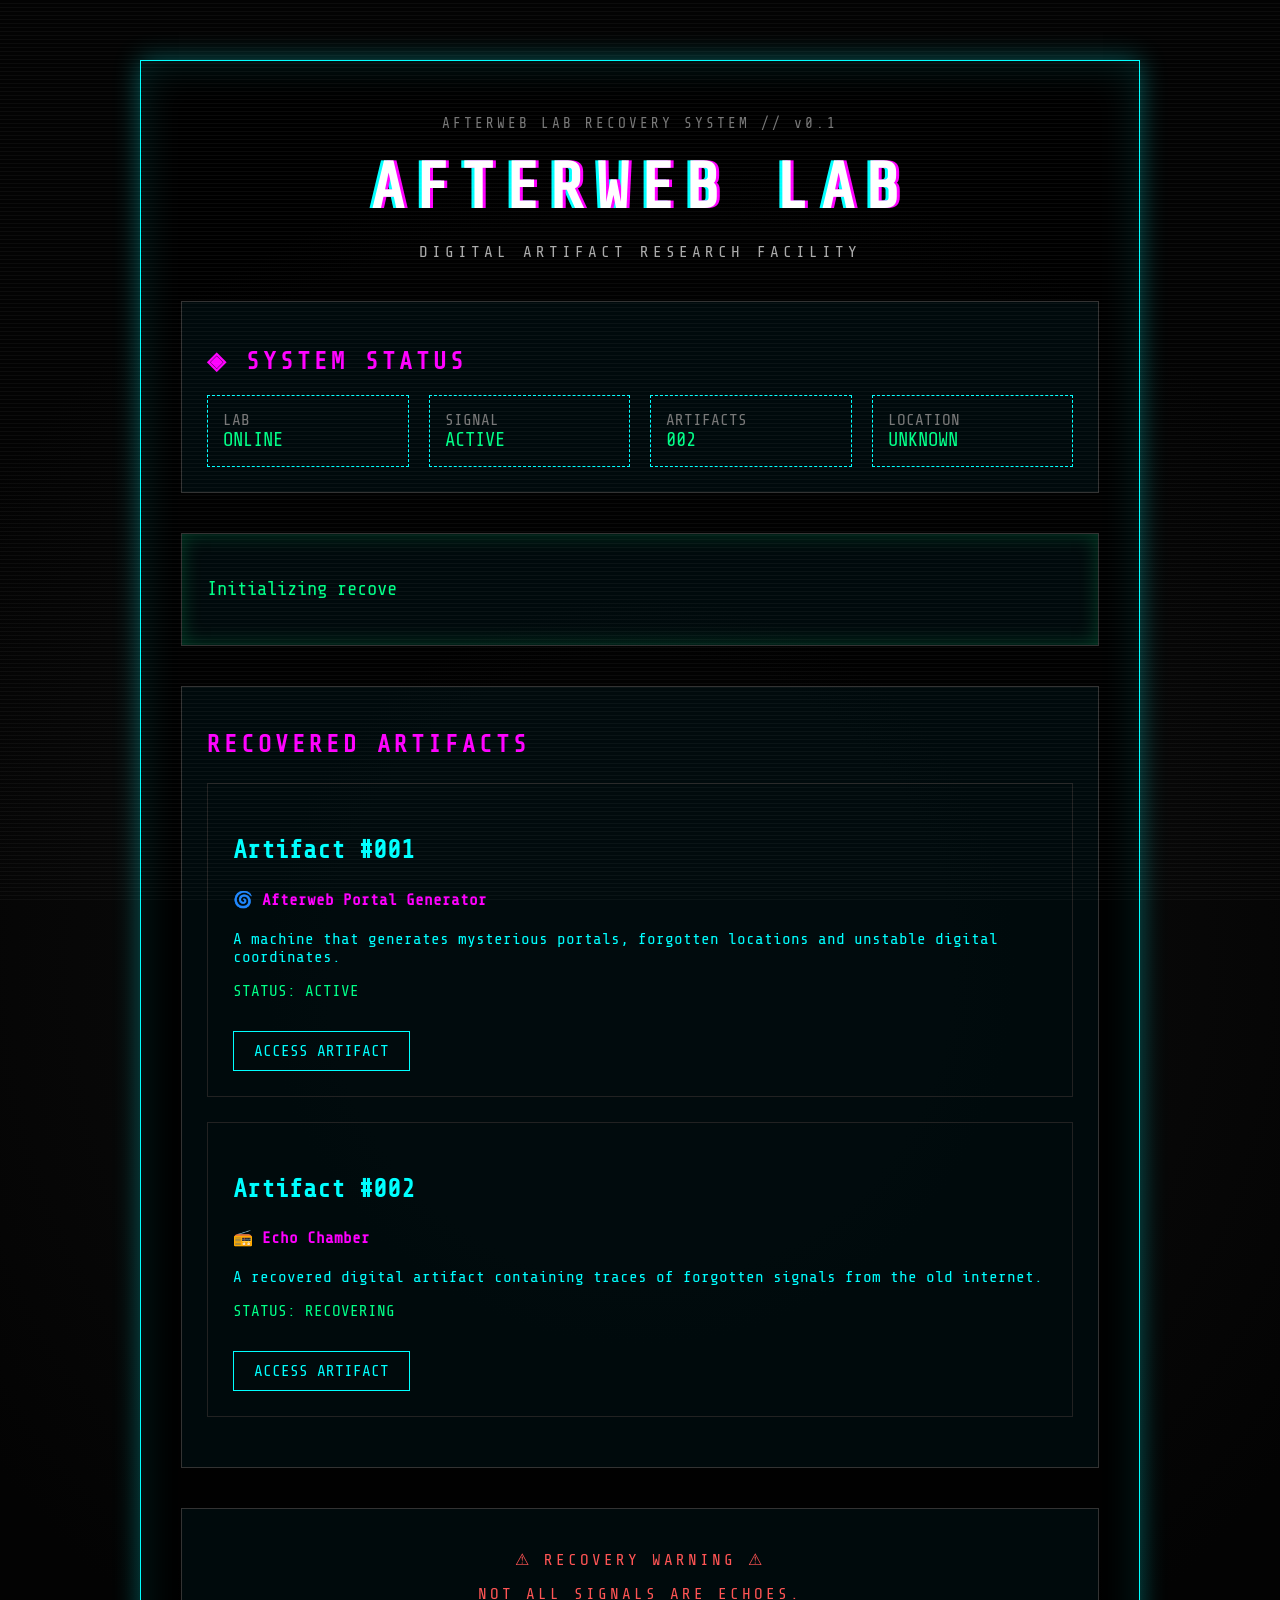
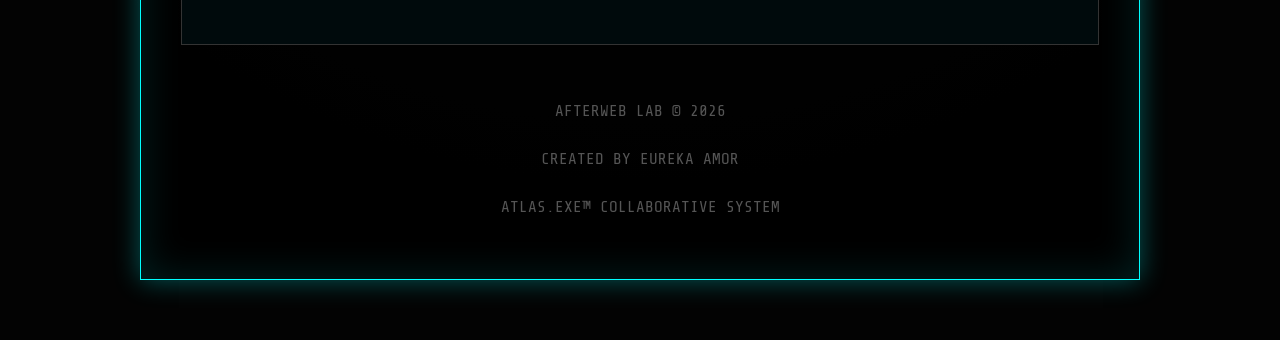
==== index.html @ 1ae512d9 "Update index.html add og and xc" ====
<!DOCTYPE html>
<html lang="en">

<head>
<meta name="google-site-verification" content="zFUrud46J7zDW3yoVVgfpVgIVd4U497dZCNQsPqqFSw" />
<meta charset="UTF-8">
<meta name="viewport" content="width=device-width, initial-scale=1.0">


<head>

<meta charset="UTF-8">
<meta name="viewport" content="width=device-width, initial-scale=1.0">

<title>AFTERWEB LAB // Recovery Terminal</title>

<meta name="description" content="Afterweb Lab — experimental digital artifacts recovered from unknown corners of the network.">


<!-- Google Search Console -->

<meta name="google-site-verification" content="YOUR_GSC_CODE">


<!-- Open Graph -->

<meta property="og:type" content="website">

<meta property="og:title" content="AFTERWEB LAB // Recovery Terminal">

<meta property="og:description" content="A collection of recovered digital artifacts, forgotten machines and strange signals from the Afterweb.">

<meta property="og:url" content="https://eureka-amor-index.github.io/afterweb-lab/">

<meta property="og:image" content="https://eureka-amor-index.github.io/afterweb-lab/og-image.png">


<!-- X / Twitter Card -->

<meta name="twitter:card" content="summary_large_image">

<meta name="twitter:title" content="AFTERWEB LAB // Recovery Terminal">

<meta name="twitter:description" content="A collection of recovered digital artifacts, forgotten machines and strange signals from the Afterweb.">

<meta name="twitter:image" content="https://eureka-amor-index.github.io/afterweb-lab/og-image.png">


<!-- Styles -->

<link rel="stylesheet" href="style.css">

<link rel="icon" href="favicon.png">

</head>
    
<title>AFTERWEB LAB // Recovery Terminal</title>

<meta name="description" content="Afterweb Lab — experimental digital artifacts recovered from unknown corners of the network.">

<link rel="stylesheet" href="style.css">

<link rel="icon" href="favicon.png">

</head>


<body>


<div class="scanlines"></div>


<main class="lab-container">


<header class="lab-header">

<p class="system-code">
AFTERWEB LAB RECOVERY SYSTEM // v0.1
</p>


<h1>
AFTERWEB LAB
</h1>


<p class="subtitle">
DIGITAL ARTIFACT RESEARCH FACILITY
</p>


</header>




<section class="status-panel">

<h2>
◈ SYSTEM STATUS
</h2>


<div class="status-grid">

<div>
<p>LAB</p>
<span>ONLINE</span>
</div>


<div>
<p>SIGNAL</p>
<span>ACTIVE</span>
</div>


<div>
<p>ARTIFACTS</p>
<span>002</span>
</div>


<div>
<p>LOCATION</p>
<span>UNKNOWN</span>
</div>


</div>

</section>





<section class="terminal-window">

<p id="terminal-output">
Initializing recovery protocol...
</p>

</section>






<section class="artifact-section">


<h2>
RECOVERED ARTIFACTS
</h2>



<article class="artifact-card">


<h3>
Artifact #001
</h3>


<h4>
🌀 Afterweb Portal Generator
</h4>


<p>
A machine that generates mysterious portals,
forgotten locations and unstable digital coordinates.
</p>


<p class="artifact-status">
STATUS: ACTIVE
</p>


<a href="https://guide-new-user--eurekaamor.replit.app/" target="_blank" rel="noopener noreferrer">
    ACCESS ARTIFACT
</a>


</article>






<article class="artifact-card">


<h3>
Artifact #002
</h3>


<h4>
📻 Echo Chamber
</h4>


<p>
A recovered digital artifact containing traces
of forgotten signals from the old internet.
</p>


<p class="artifact-status">
STATUS: RECOVERING
</p>


<a href="#">
ACCESS ARTIFACT
</a>


</article>



</section>







<section class="warning-panel">


<p>
⚠ RECOVERY WARNING ⚠
</p>


<p>
NOT ALL SIGNALS ARE ECHOES.
</p>


</section>







<footer class="lab-footer">


<p>
AFTERWEB LAB © 2026
</p>


<p>
CREATED BY EUREKA AMOR
</p>


<p>
ATLAS.EXE™ COLLABORATIVE SYSTEM
</p>


</footer>



</main>




<script src="script.js"></script>


</body>

</html>
---- style.css ----
/* ===================================
   AFTERWEB LAB
   Recovery Terminal Interface
   CSS v0.1
=================================== */


/* GLOBAL */

@import url('https://fonts.googleapis.com/css2?family=Share+Tech+Mono&display=swap');


* {
    box-sizing: border-box;
}


body {

    margin: 0;
    min-height: 100vh;

    background:
    radial-gradient(
        circle at center,
        #101010 0%,
        #030303 70%
    );

    color: #00ffff;

    font-family:
    'Share Tech Mono',
    monospace;

    overflow-x: hidden;

}




/* CRT SCANLINES */

.scanlines {

    position: fixed;

    inset:0;

    pointer-events:none;

    background:
    repeating-linear-gradient(
        0deg,
        rgba(255,255,255,0.04),
        rgba(255,255,255,0.04) 1px,
        transparent 1px,
        transparent 4px
    );

    z-index:10;

}






/* MAIN CONTAINER */


.lab-container {

    width:90%;

    max-width:1000px;

    margin:60px auto;

    padding:40px;


    background:
    rgba(0,0,0,0.85);


    border:

    1px solid #00ffff;


    box-shadow:

    0 0 25px #00ffff55,
    inset 0 0 40px #00ffff22;


}





/* HEADER */


.lab-header {

    text-align:center;

}


.system-code {

    color:#777;

    letter-spacing:3px;

    font-size:0.9rem;

}



h1 {

    font-size:4rem;

    margin:20px 0;


    color:#ffffff;


    letter-spacing:10px;


    text-shadow:

    3px 0 #ff00ff,
    -3px 0 #00ffff;


    animation: glitch 3s infinite;

}




.subtitle {

    color:#aaa;

    letter-spacing:4px;

}






/* PANELS */


.status-panel,
.terminal-window,
.artifact-section,
.warning-panel {


    margin-top:40px;

    padding:25px;


    border:

    1px solid #333;


    background:

    rgba(0,20,25,0.5);

}



h2 {

    color:#ff00ff;

    letter-spacing:4px;

}





/* STATUS */


.status-grid {

    display:grid;

    grid-template-columns:
    repeat(auto-fit,minmax(180px,1fr));

    gap:20px;

}


.status-grid div {


    border:

    1px dashed #00ffff;


    padding:15px;

}



.status-grid p {

    color:#777;

    margin:0;

}


.status-grid span {

    color:#00ff88;

    font-size:1.2rem;

}





/* TERMINAL */


.terminal-window {


    min-height:100px;


    color:#00ff88;


    font-size:1.2rem;


    box-shadow:

    inset 0 0 20px #00ff8833;


}






/* ARTIFACT CARDS */


.artifact-card {


    margin:

    25px 0;


    padding:25px;


    border:

    1px solid #222;


    transition:

    0.3s;


}




.artifact-card:hover {


    border-color:#ff00ff;


    transform:

    translateX(8px);


    box-shadow:

    0 0 20px #ff00ff55;


}




.artifact-card h3 {


    color:#00ffff;


    font-size:1.6rem;


}



.artifact-card h4 {


    color:#ff00ff;


}




.artifact-status {


    color:#00ff88;

}






/* LINKS */


a {


    display:inline-block;


    margin-top:15px;


    padding:10px 20px;


    border:

    1px solid #00ffff;


    color:#00ffff;


    text-decoration:none;


}



a:hover {


    background:#00ffff;


    color:#000;


}







/* WARNING */


.warning-panel {


    text-align:center;


    color:#ff5555;


    letter-spacing:3px;


}







/* FOOTER */


.lab-footer {


    margin-top:50px;


    text-align:center;


    color:#555;


    line-height:2;


}








/* GLITCH EFFECT */


@keyframes glitch {


    0% {

        transform:translate(0);

    }


    20% {

        transform:translate(-2px,2px);

    }


    40% {

        transform:translate(2px,-2px);

    }


    60% {

        transform:translate(0);

    }


    100% {

        transform:translate(0);

    }

}







/* MOBILE */


@media(max-width:600px){


    .lab-container {


        padding:20px;


    }


    h1 {


        font-size:2.2rem;

        letter-spacing:5px;

    }


}
---- style.css ----
/* ===================================
   AFTERWEB LAB
   Recovery Terminal Interface
   CSS v0.1
=================================== */


/* GLOBAL */

@import url('https://fonts.googleapis.com/css2?family=Share+Tech+Mono&display=swap');


* {
    box-sizing: border-box;
}


body {

    margin: 0;
    min-height: 100vh;

    background:
    radial-gradient(
        circle at center,
        #101010 0%,
        #030303 70%
    );

    color: #00ffff;

    font-family:
    'Share Tech Mono',
    monospace;

    overflow-x: hidden;

}




/* CRT SCANLINES */

.scanlines {

    position: fixed;

    inset:0;

    pointer-events:none;

    background:
    repeating-linear-gradient(
        0deg,
        rgba(255,255,255,0.04),
        rgba(255,255,255,0.04) 1px,
        transparent 1px,
        transparent 4px
    );

    z-index:10;

}






/* MAIN CONTAINER */


.lab-container {

    width:90%;

    max-width:1000px;

    margin:60px auto;

    padding:40px;


    background:
    rgba(0,0,0,0.85);


    border:

    1px solid #00ffff;


    box-shadow:

    0 0 25px #00ffff55,
    inset 0 0 40px #00ffff22;


}





/* HEADER */


.lab-header {

    text-align:center;

}


.system-code {

    color:#777;

    letter-spacing:3px;

    font-size:0.9rem;

}



h1 {

    font-size:4rem;

    margin:20px 0;


    color:#ffffff;


    letter-spacing:10px;


    text-shadow:

    3px 0 #ff00ff,
    -3px 0 #00ffff;


    animation: glitch 3s infinite;

}




.subtitle {

    color:#aaa;

    letter-spacing:4px;

}






/* PANELS */


.status-panel,
.terminal-window,
.artifact-section,
.warning-panel {


    margin-top:40px;

    padding:25px;


    border:

    1px solid #333;


    background:

    rgba(0,20,25,0.5);

}



h2 {

    color:#ff00ff;

    letter-spacing:4px;

}





/* STATUS */


.status-grid {

    display:grid;

    grid-template-columns:
    repeat(auto-fit,minmax(180px,1fr));

    gap:20px;

}


.status-grid div {


    border:

    1px dashed #00ffff;


    padding:15px;

}



.status-grid p {

    color:#777;

    margin:0;

}


.status-grid span {

    color:#00ff88;

    font-size:1.2rem;

}





/* TERMINAL */


.terminal-window {


    min-height:100px;


    color:#00ff88;


    font-size:1.2rem;


    box-shadow:

    inset 0 0 20px #00ff8833;


}






/* ARTIFACT CARDS */


.artifact-card {


    margin:

    25px 0;


    padding:25px;


    border:

    1px solid #222;


    transition:

    0.3s;


}




.artifact-card:hover {


    border-color:#ff00ff;


    transform:

    translateX(8px);


    box-shadow:

    0 0 20px #ff00ff55;


}




.artifact-card h3 {


    color:#00ffff;


    font-size:1.6rem;


}



.artifact-card h4 {


    color:#ff00ff;


}




.artifact-status {


    color:#00ff88;

}






/* LINKS */


a {


    display:inline-block;


    margin-top:15px;


    padding:10px 20px;


    border:

    1px solid #00ffff;


    color:#00ffff;


    text-decoration:none;


}



a:hover {


    background:#00ffff;


    color:#000;


}







/* WARNING */


.warning-panel {


    text-align:center;


    color:#ff5555;


    letter-spacing:3px;


}







/* FOOTER */


.lab-footer {


    margin-top:50px;


    text-align:center;


    color:#555;


    line-height:2;


}








/* GLITCH EFFECT */


@keyframes glitch {


    0% {

        transform:translate(0);

    }


    20% {

        transform:translate(-2px,2px);

    }


    40% {

        transform:translate(2px,-2px);

    }


    60% {

        transform:translate(0);

    }


    100% {

        transform:translate(0);

    }

}







/* MOBILE */


@media(max-width:600px){


    .lab-container {


        padding:20px;


    }


    h1 {


        font-size:2.2rem;

        letter-spacing:5px;

    }


}
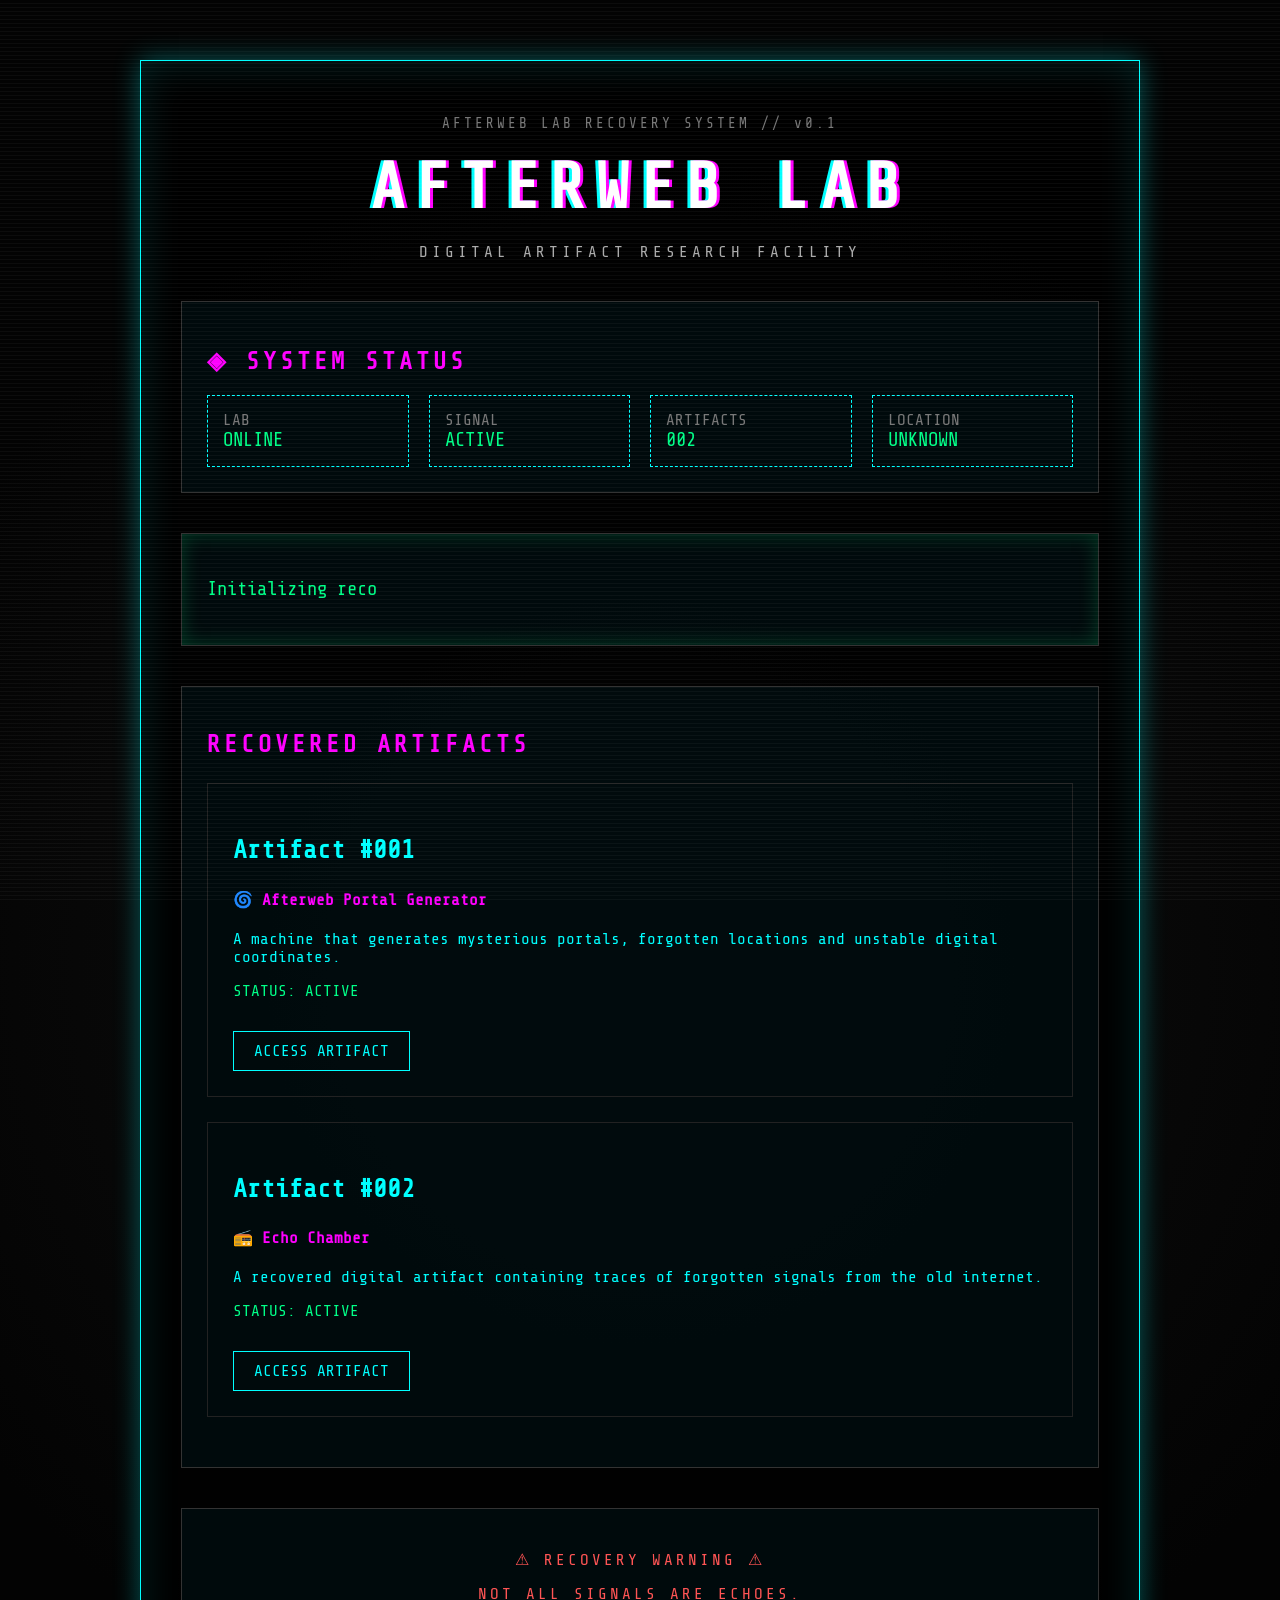
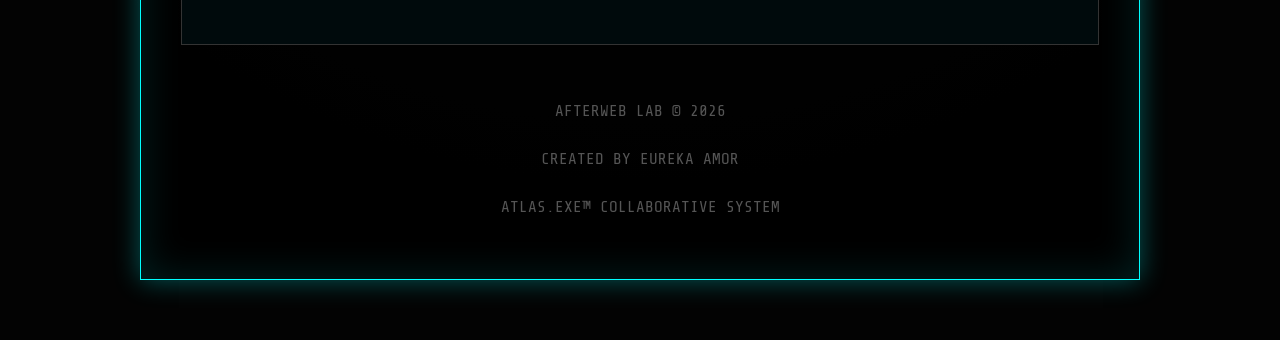
==== commit 2c40ad26: "Update index.html adding route to echo chamber" ====
--- a/index.html
+++ b/index.html
@@ -215,11 +215,11 @@
 
 
 <p class="artifact-status">
-STATUS: RECOVERING
-</p>
-
-
-<a href="#">
+STATUS: ACTIVE
+</p>
+
+
+<a href="/artifacts/echo-chamber.html">
 ACCESS ARTIFACT
 </a>
 
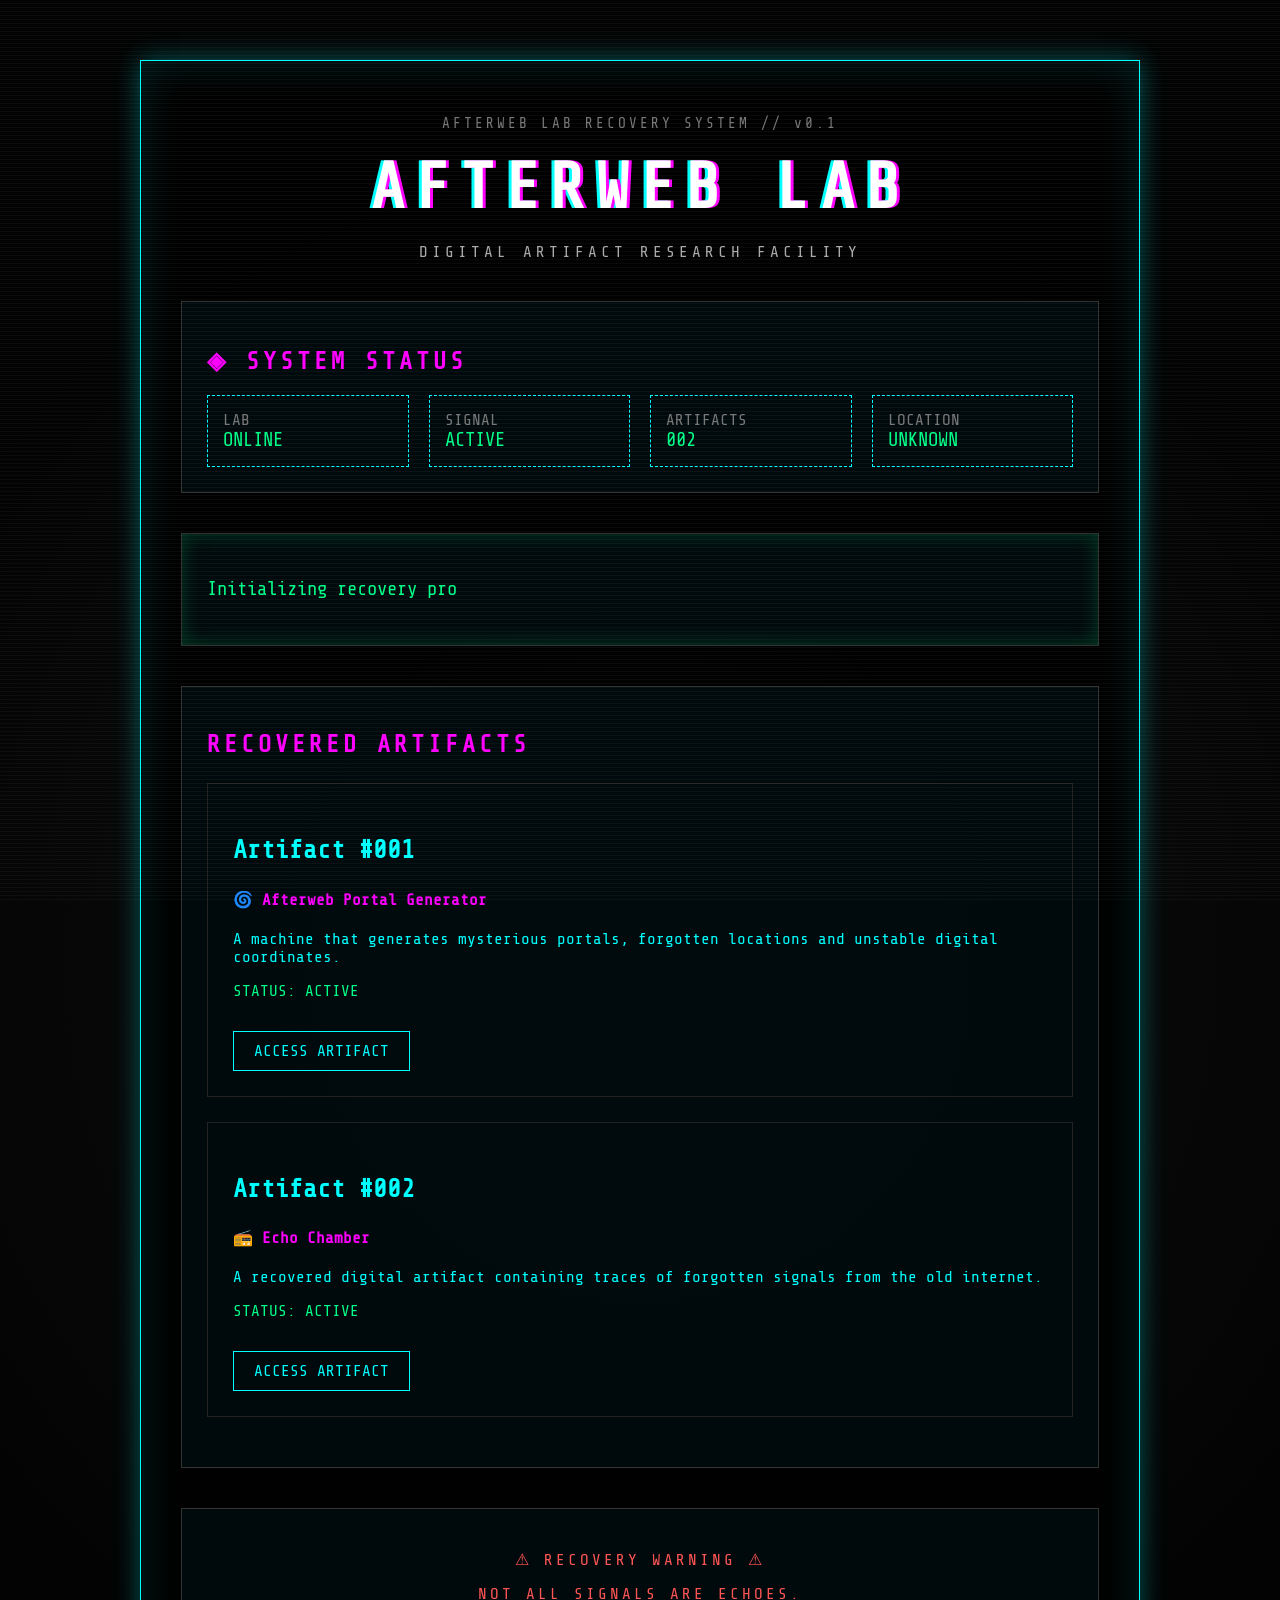
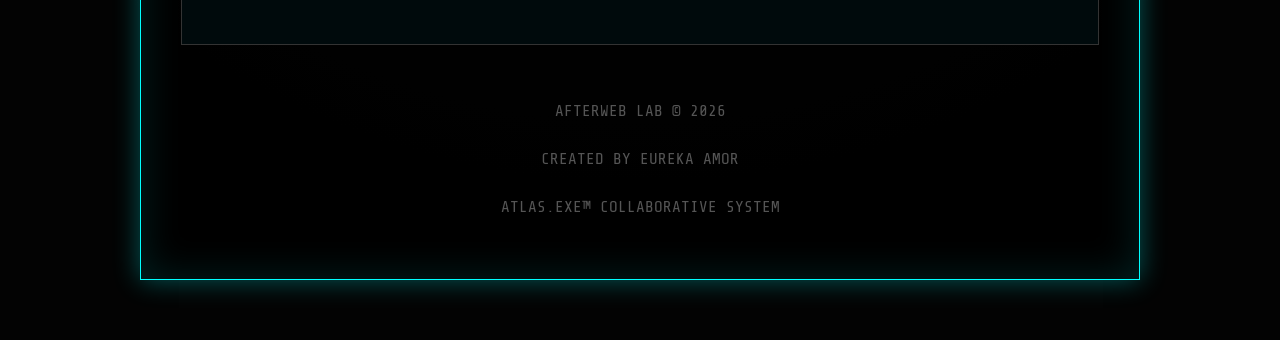
==== commit 31843509: "Update index.html a ver si asi si" ====
--- a/index.html
+++ b/index.html
@@ -219,7 +219,7 @@
 </p>
 
 
-<a href="/artifacts/echo-chamber.html">
+<a href="afterweb-lab/artifacts/echo-chamber.html">
 ACCESS ARTIFACT
 </a>
 
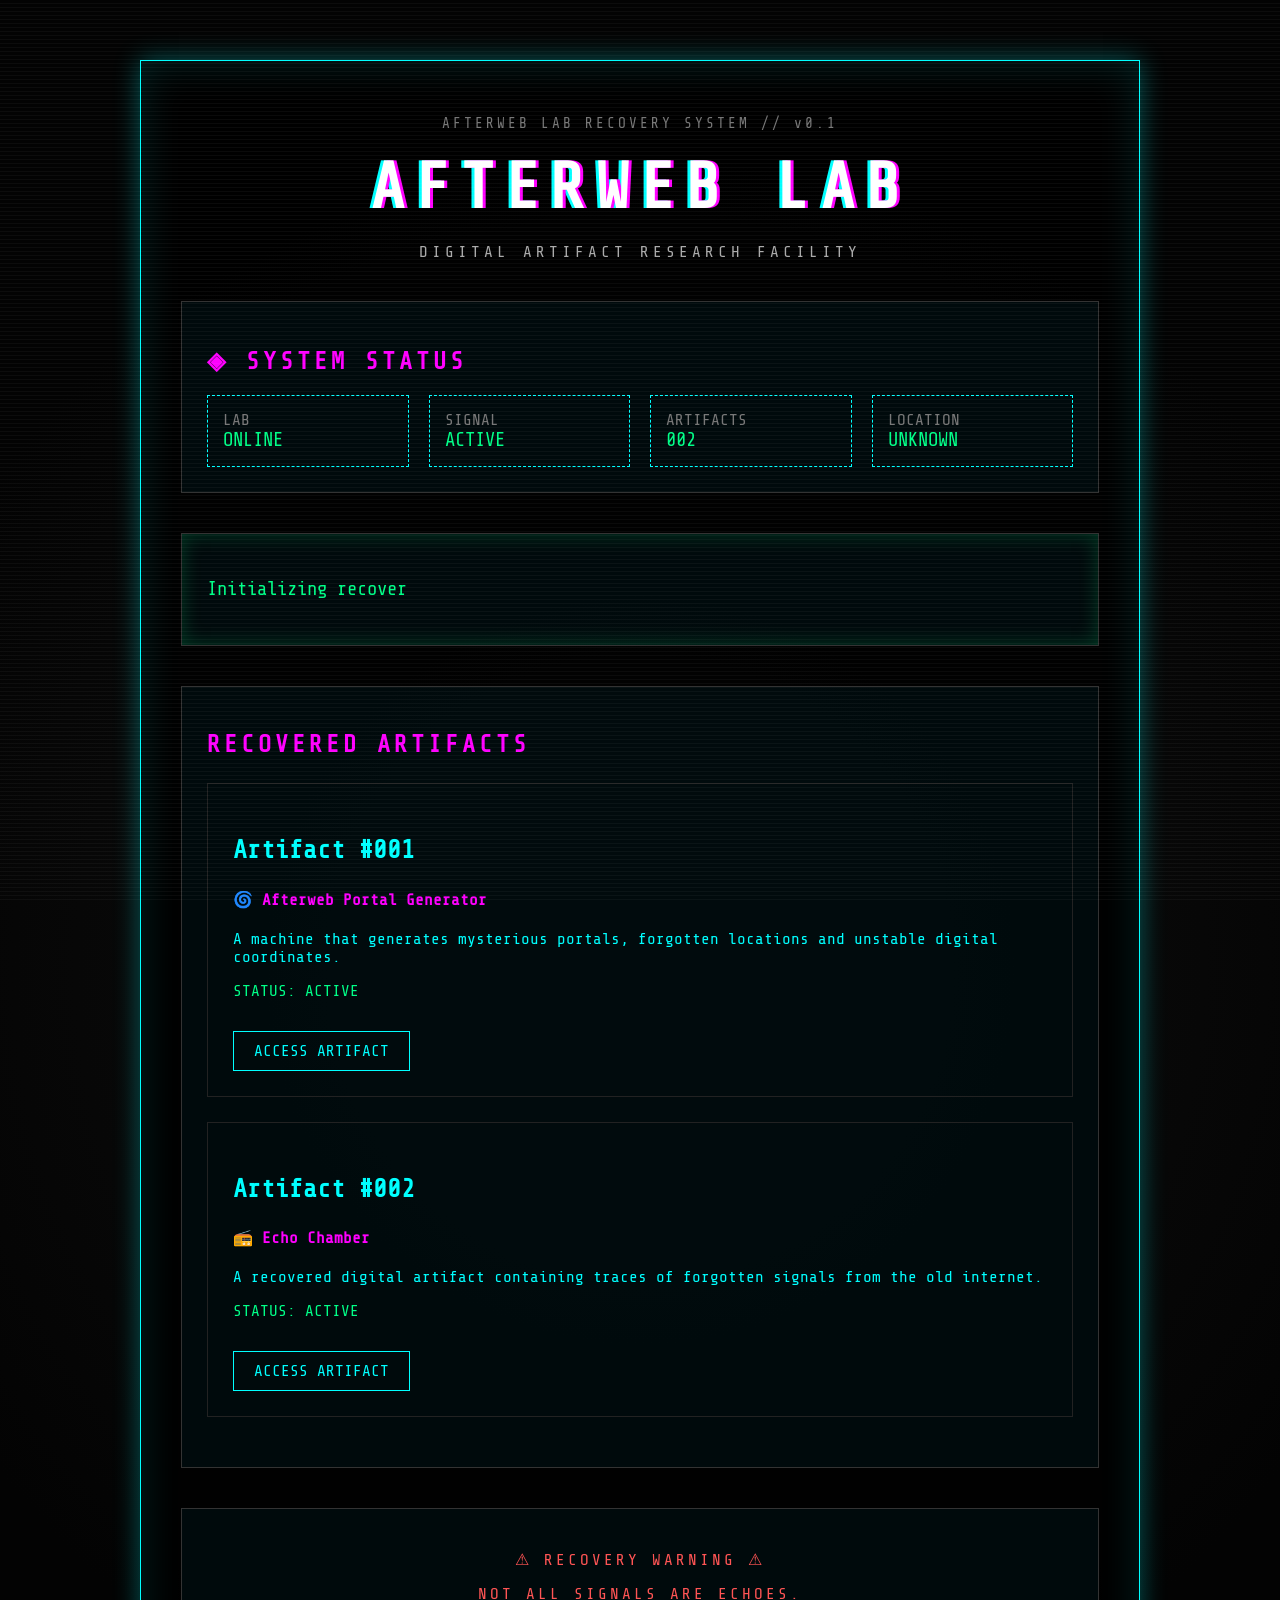
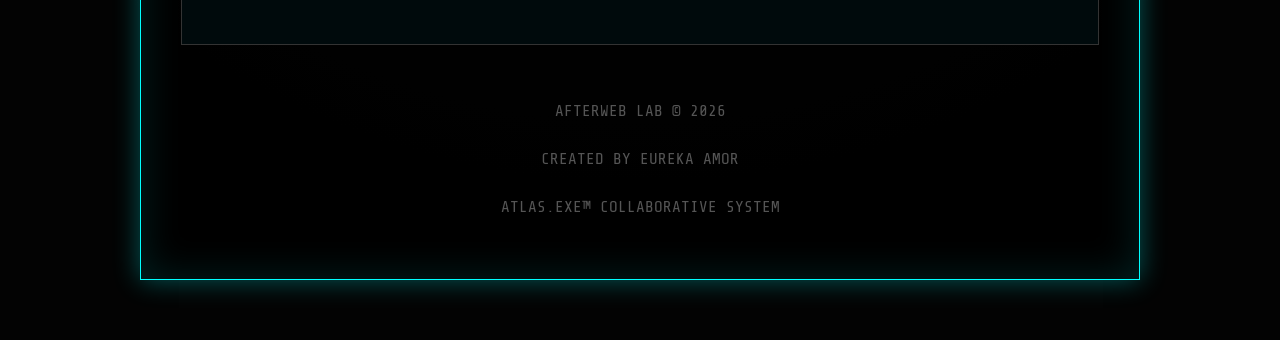
==== commit 7cc98b6b: "Update index.html adding echo chamber" ====
--- a/index.html
+++ b/index.html
@@ -219,7 +219,7 @@
 </p>
 
 
-<a href="afterweb-lab/artifacts/echo-chamber.html">
+<a href="https://eureka-amor-index.github.io/afterweb-lab/artifacts/echo-chamber.html">
 ACCESS ARTIFACT
 </a>
 
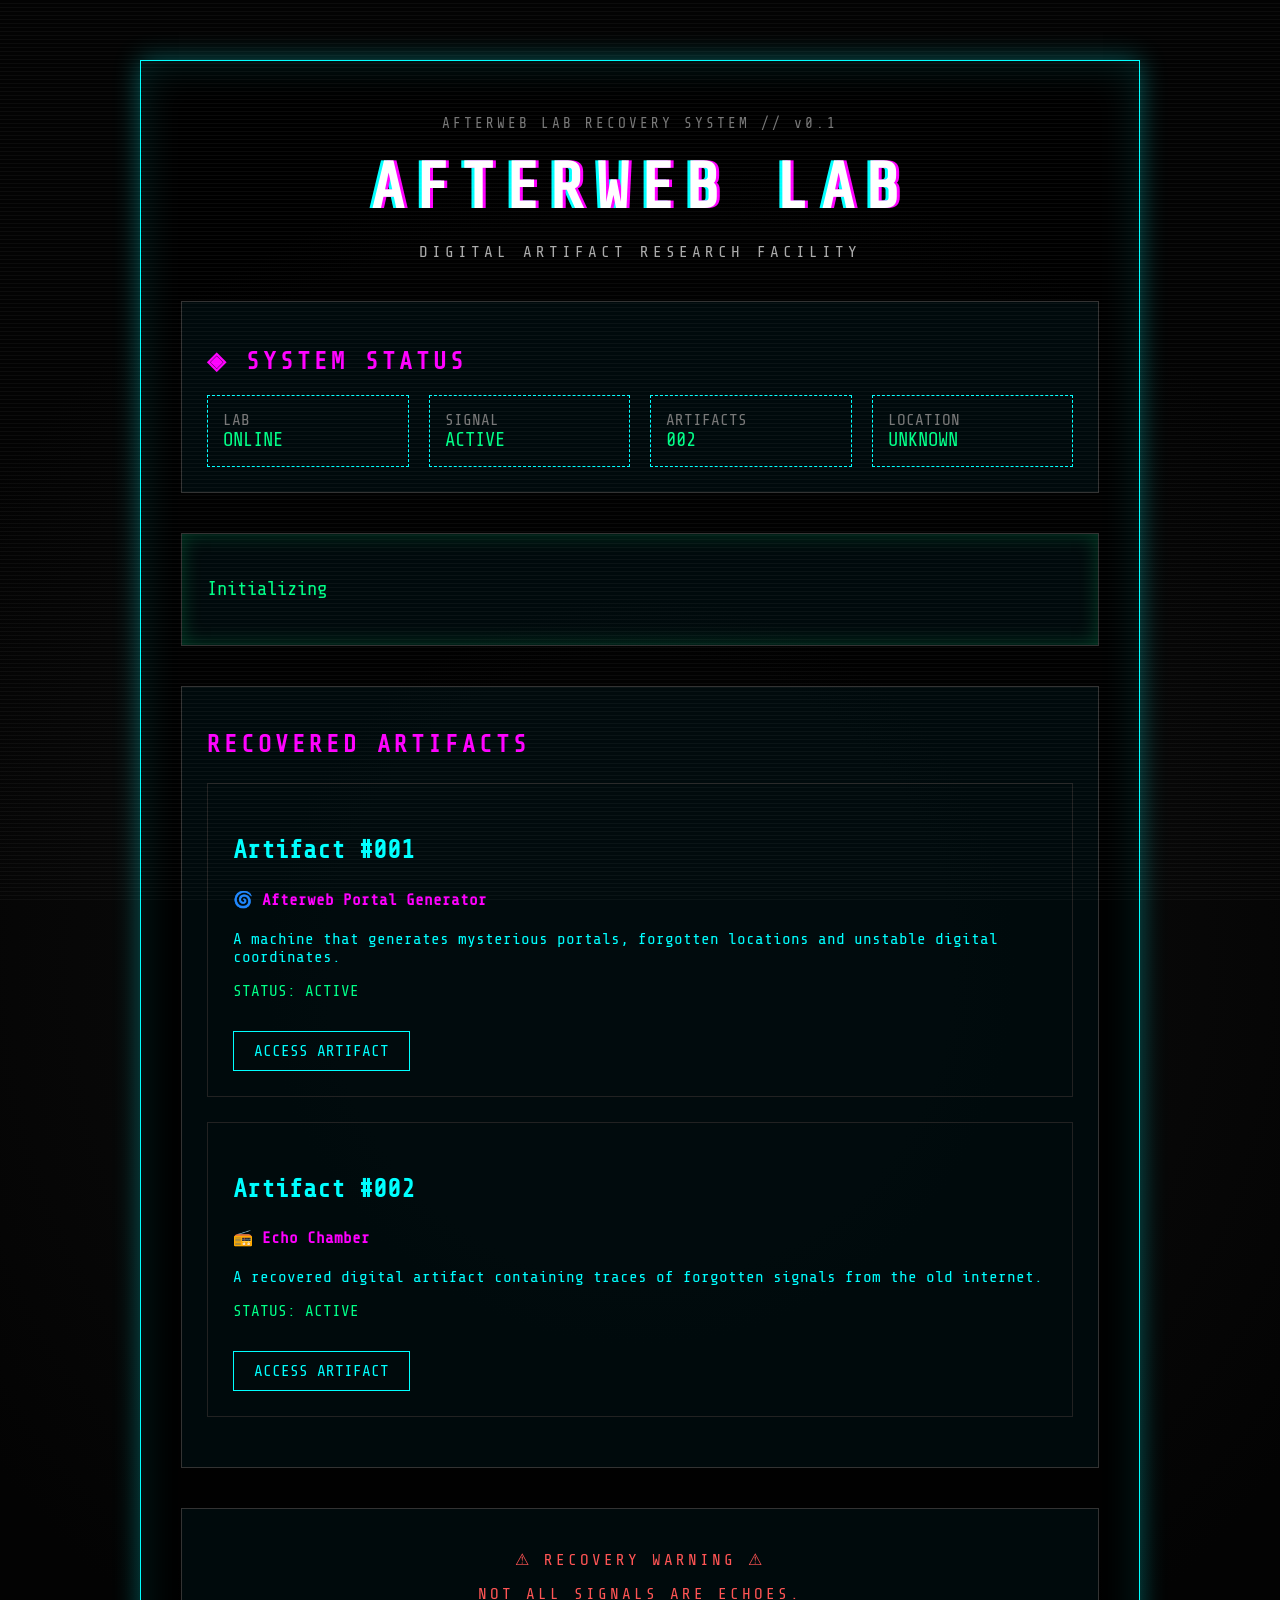
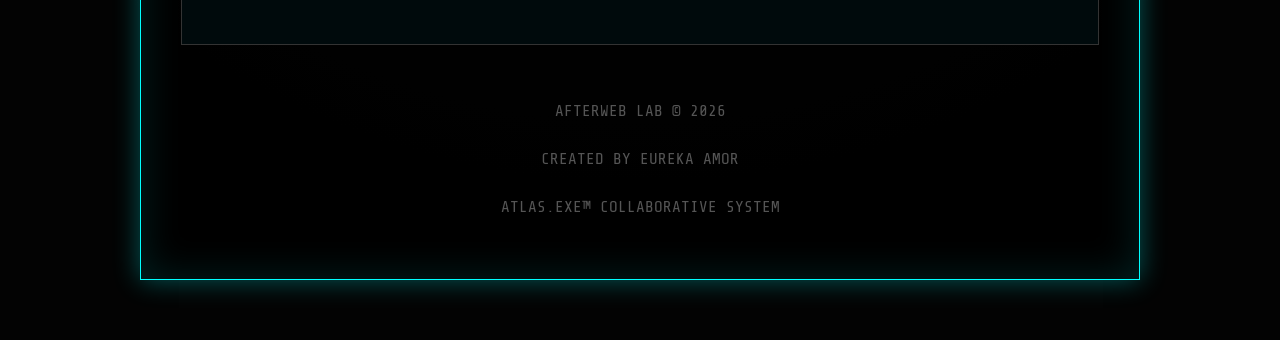
==== commit db1668cc: "Update index.html favicon" ====
--- a/index.html
+++ b/index.html
@@ -2,6 +2,8 @@
 <html lang="en">
 
 <head>
+<link rel="icon" type="image/png" href="favicon.png">
+<!-- Google Search Console -->    
 <meta name="google-site-verification" content="zFUrud46J7zDW3yoVVgfpVgIVd4U497dZCNQsPqqFSw" />
 <meta charset="UTF-8">
 <meta name="viewport" content="width=device-width, initial-scale=1.0">
@@ -17,9 +19,8 @@
 <meta name="description" content="Afterweb Lab — experimental digital artifacts recovered from unknown corners of the network.">
 
 
-<!-- Google Search Console -->
-
-<meta name="google-site-verification" content="YOUR_GSC_CODE">
+
+
 
 
 <!-- Open Graph -->
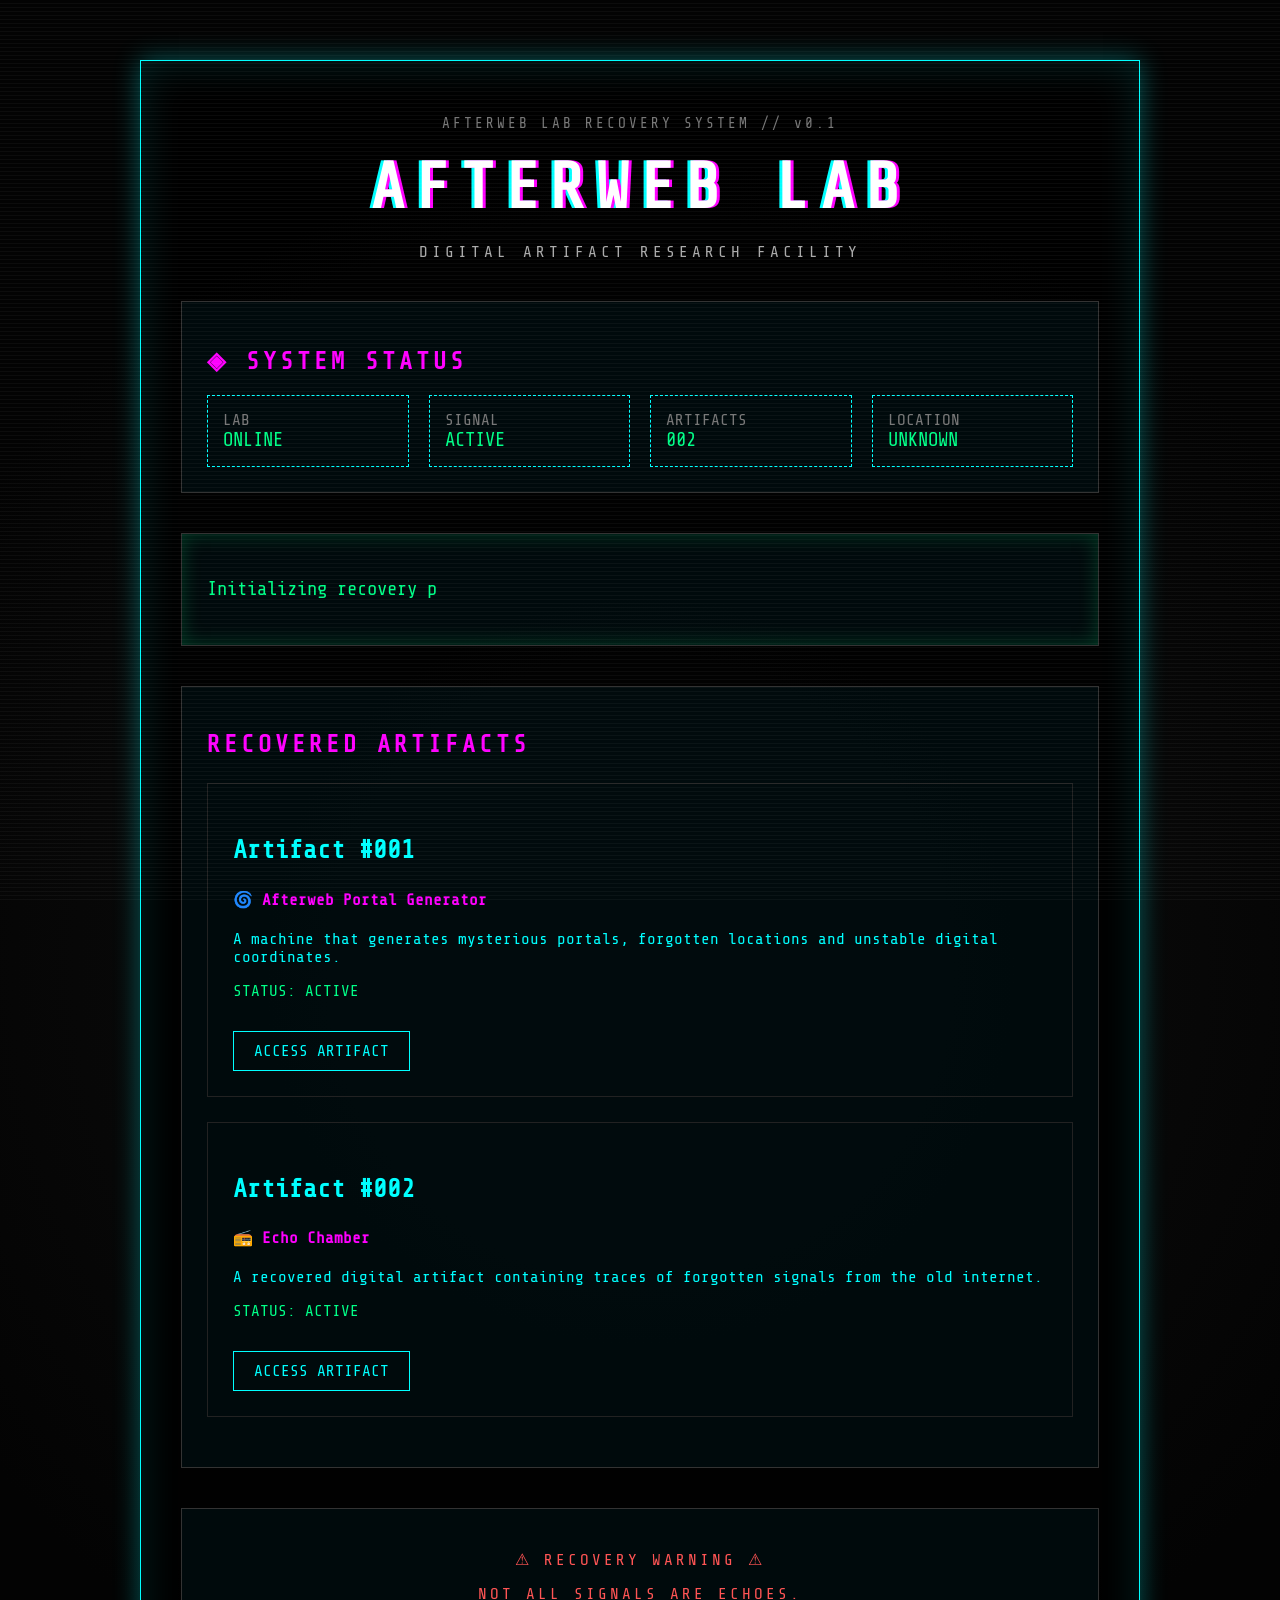
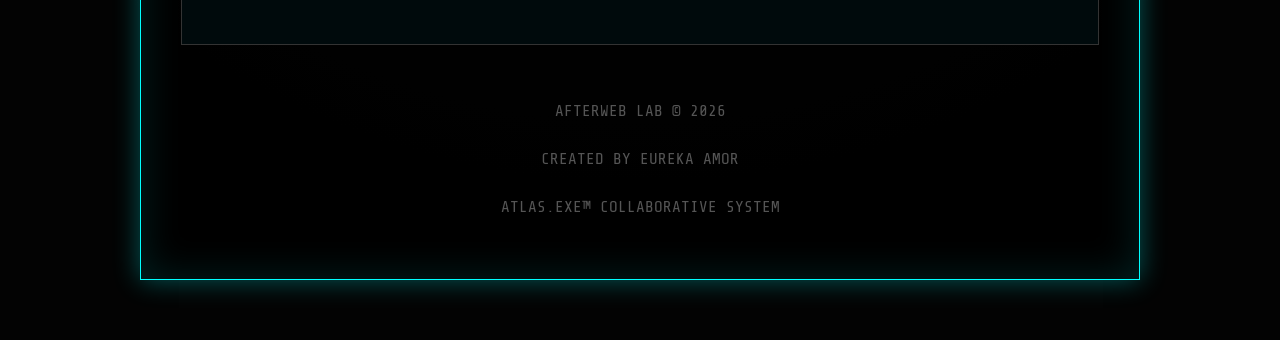
==== commit 60bff7ce: "Update index.html schema lore" ====
--- a/index.html
+++ b/index.html
@@ -47,6 +47,53 @@
 <meta name="twitter:image" content="https://eureka-amor-index.github.io/afterweb-lab/og-image.png">
 
 
+<script type="application/ld+json">
+{
+  "@context": "https://schema.org",
+  "@type": "CollectionPage",
+  "@id": "https://eureka-amor-index.github.io/afterweb-lab/#webpage",
+  "url": "https://eureka-amor-index.github.io/afterweb-lab/",
+  "name": "AFTERWEB LAB // Recovery Terminal",
+  "description": "Afterweb Lab — experimental digital artifacts recovered from unknown corners of the network.",
+  "isPartOf": {
+    "@type": "WebSite",
+    "@id": "https://eureka-amor-index.github.io/#website",
+    "url": "https://eureka-amor-index.github.io/",
+    "name": "Eureka Amor"
+  },
+  "about": {
+    "@type": "Thing",
+    "name": "Afterweb digital artifacts"
+  },
+  "author": {
+    "@type": "Person",
+    "name": "Eureka Amor",
+    "url": "https://eureka-amor-index.github.io/"
+  },
+  "creator": {
+    "@type": "Person",
+    "name": "Eureka Amor",
+    "url": "https://eureka-amor-index.github.io/"
+  },
+  "hasPart": [
+    {
+      "@type": "CreativeWork",
+      "name": "Afterweb Portal Generator",
+      "url": "https://guide-new-user--eurekaamor.replit.app/",
+      "description": "A machine that generates mysterious portals, forgotten locations and unstable digital coordinates."
+    },
+    {
+      "@type": "CreativeWork",
+      "name": "Echo Chamber",
+      "url": "https://eureka-amor-index.github.io/afterweb-lab/artifacts/echo-chamber.html",
+      "description": "A recovered digital artifact containing traces of forgotten signals from the old internet."
+    }
+  ]
+}
+</script>
+
+
+    
 <!-- Styles -->
 
 <link rel="stylesheet" href="style.css">
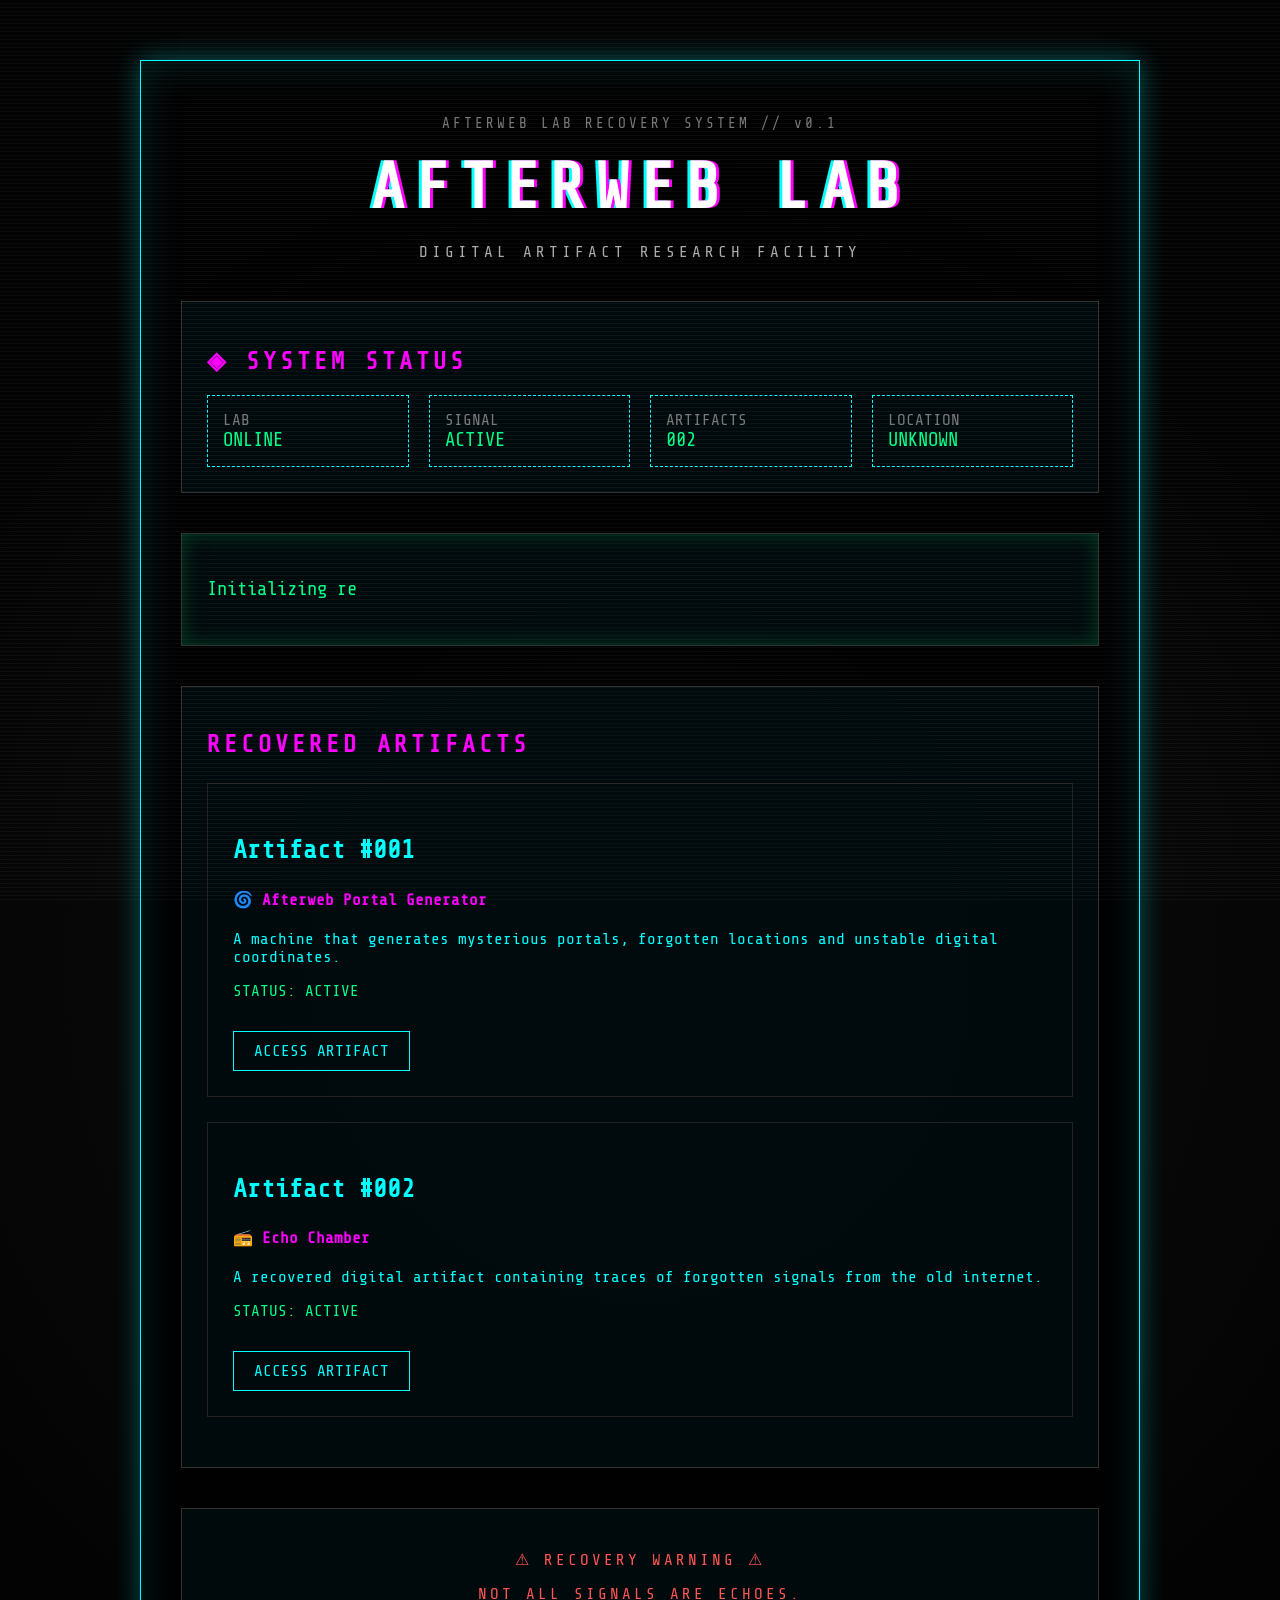
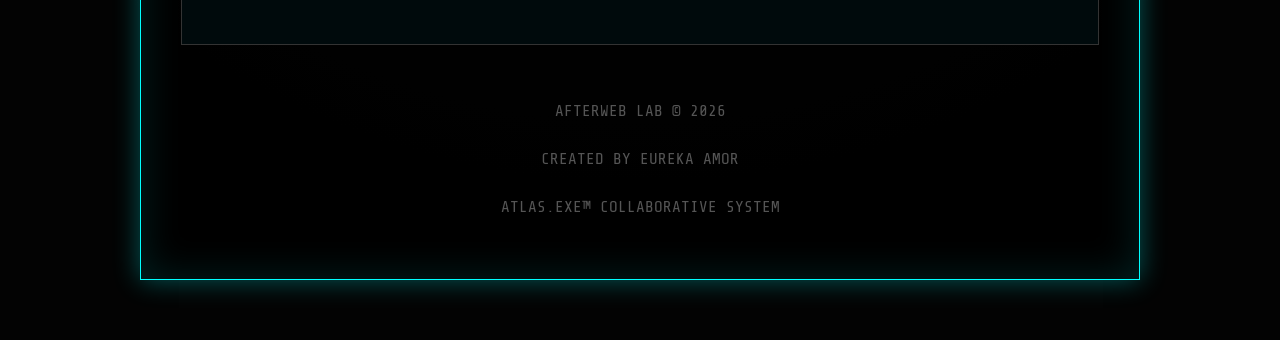
==== commit b9fdc066: "Update index.html head issues resolved" ====
--- a/index.html
+++ b/index.html
@@ -9,7 +9,7 @@
 <meta name="viewport" content="width=device-width, initial-scale=1.0">
 
 
-<head>
+
 
 <meta charset="UTF-8">
 <meta name="viewport" content="width=device-width, initial-scale=1.0">
@@ -100,7 +100,7 @@
 
 <link rel="icon" href="favicon.png">
 
-</head>
+
     
 <title>AFTERWEB LAB // Recovery Terminal</title>
 
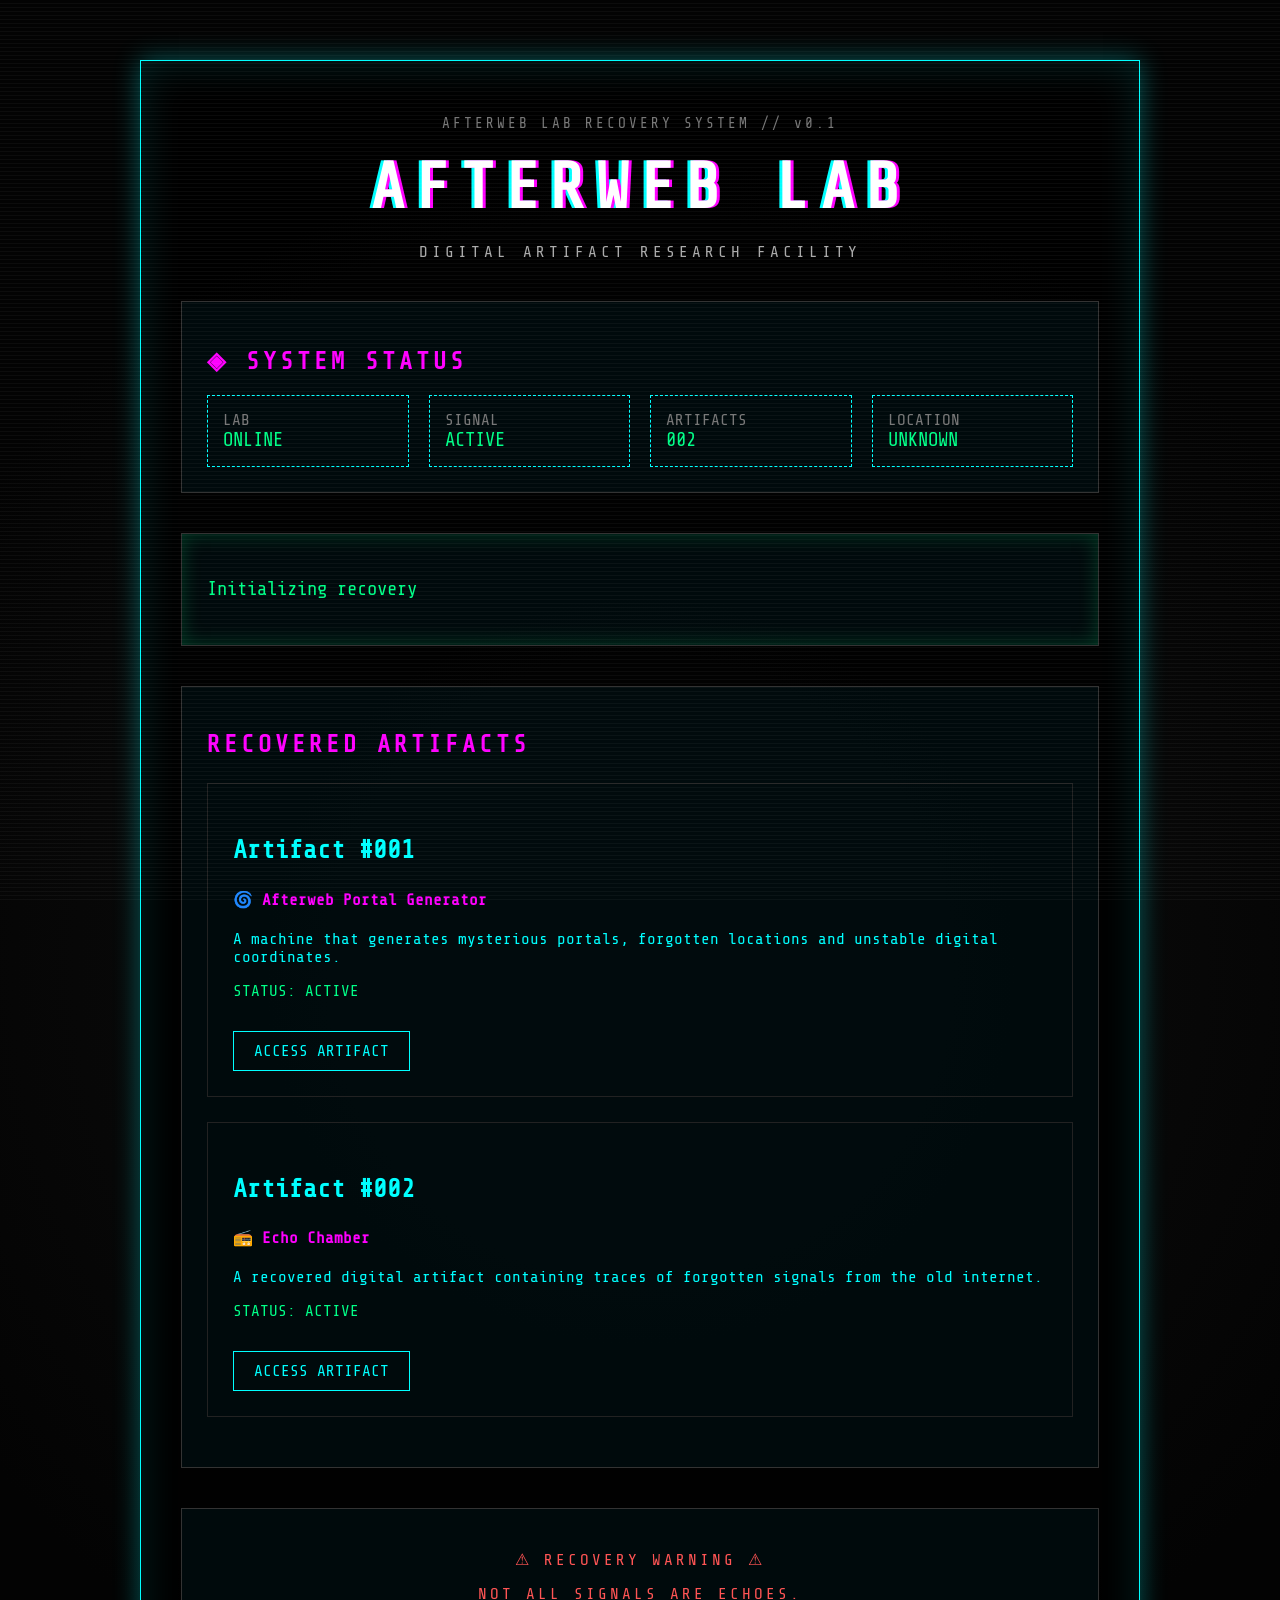
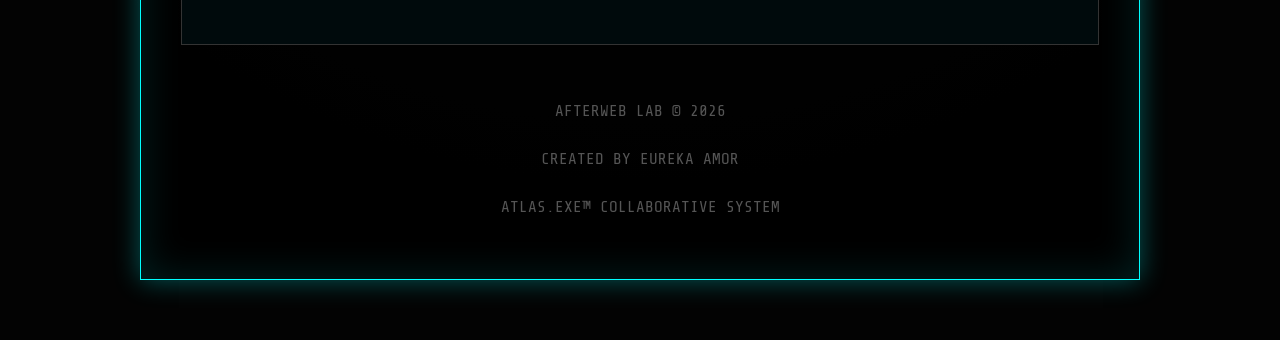
==== commit d57d6f4d: "Update index.html adding portal new" ====
--- a/index.html
+++ b/index.html
@@ -231,7 +231,7 @@
 </p>
 
 
-<a href="https://guide-new-user--eurekaamor.replit.app/" target="_blank" rel="noopener noreferrer">
+<a href="https://eureka-amor-index.github.io/afterweb-lab/artifacts/afterweb-portal-generator.html">
     ACCESS ARTIFACT
 </a>
 
